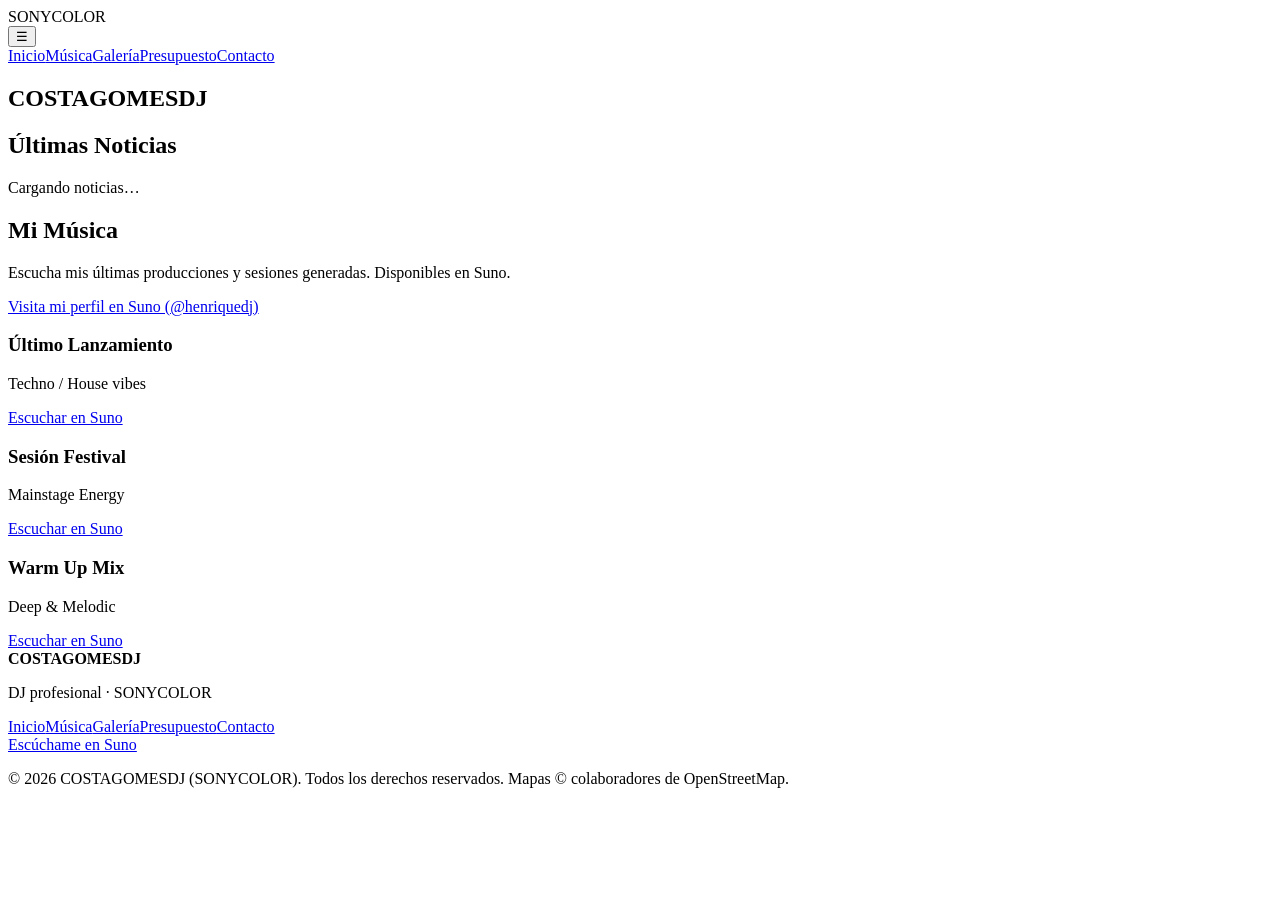
==== index.html @ 229707c6 "costagomes dj" ====
<!DOCTYPE html>
<html lang="es">
<head>
<meta charset="UTF-8">
<meta name="viewport" content="width=device-width, initial-scale=1.0">
<meta name="description" content="COSTAGOMESDJ - Servicios de DJ profesional, galería y presupuestos">
<title>COSTAGOMESDJ | SONYCOLOR</title>
<link rel="icon" href="data:image/svg+xml,%3Csvg%20xmlns=%27http://www.w3.org/2000/svg%27%20viewBox=%270%200%20100%20100%27%3E%3Ctext%20y=%27.9em%27%20font-size=%2790%27%3E%F0%9F%8E%A7%3C/text%3E%3C/svg%3E">
<link rel="stylesheet" href="css/styles.css">
<script src="js/main.js" defer></script>
<script src="js/noticias.js" defer></script>
</head>
<body>
<header>
<div class="logo">SONYCOLOR</div>
<button type="button" class="nav-toggle" aria-label="Abrir menú" aria-expanded="false" aria-controls="main-nav">&#9776;</button>
<nav id="main-nav" aria-label="Principal"><a href="index.html" class="active" aria-current="page">Inicio</a><a href="index.html#musica">Música</a><a href="galeria.html">Galería</a><a href="presupuesto.html">Presupuesto</a><a href="contacto.html">Contacto</a></nav>
</header>
<main>
<section class="hero"><h1 class="hero-text">COSTAGOMESDJ</h1></section>
<section class="news-container" aria-labelledby="t-noticias">
<h2 id="t-noticias" class="section-title text-center">Últimas Noticias</h2>
<div id="news-grid" class="news-grid"><p class="loading">Cargando noticias…</p></div>
</section>
<section id="musica" class="page-section" aria-labelledby="t-musica">
<h2 id="t-musica" class="section-title text-center">Mi Música</h2>
<div class="music-intro">
<p>Escucha mis últimas producciones y sesiones generadas. Disponibles en Suno.</p>
<a href="https://suno.com/@henriquedj" target="_blank" rel="noopener noreferrer" class="suno-profile-btn">Visita mi perfil en Suno (@henriquedj)</a>
</div>
<!-- Para incrustar una canción: añade dentro de .suno-card un iframe con el enlace "Embed" real de Suno,
     con title="..." y loading="lazy". -->
<div class="music-grid">
<div class="suno-card"><h3>Último Lanzamiento</h3><p>Techno / House vibes</p><a href="https://suno.com/@henriquedj" target="_blank" rel="noopener noreferrer">Escuchar en Suno</a></div>
<div class="suno-card"><h3>Sesión Festival</h3><p>Mainstage Energy</p><a href="https://suno.com/@henriquedj" target="_blank" rel="noopener noreferrer">Escuchar en Suno</a></div>
<div class="suno-card"><h3>Warm Up Mix</h3><p>Deep &amp; Melodic</p><a href="https://suno.com/@henriquedj" target="_blank" rel="noopener noreferrer">Escuchar en Suno</a></div>
</div>
</section>
</main>
<footer>
<div class="footer-grid">
<div><strong>COSTAGOMESDJ</strong><p>DJ profesional &middot; SONYCOLOR</p></div>
<nav aria-label="Pie de página"><a href="index.html">Inicio</a><a href="index.html#musica">Música</a><a href="galeria.html">Galería</a><a href="presupuesto.html">Presupuesto</a><a href="contacto.html">Contacto</a></nav>
<div><a href="https://suno.com/@henriquedj" target="_blank" rel="noopener noreferrer">Escúchame en Suno</a></div>
</div>
<p>&copy; <span id="year">2026</span> COSTAGOMESDJ (SONYCOLOR). Todos los derechos reservados. Mapas &copy; colaboradores de OpenStreetMap.</p>
</footer>
</body>
</html>
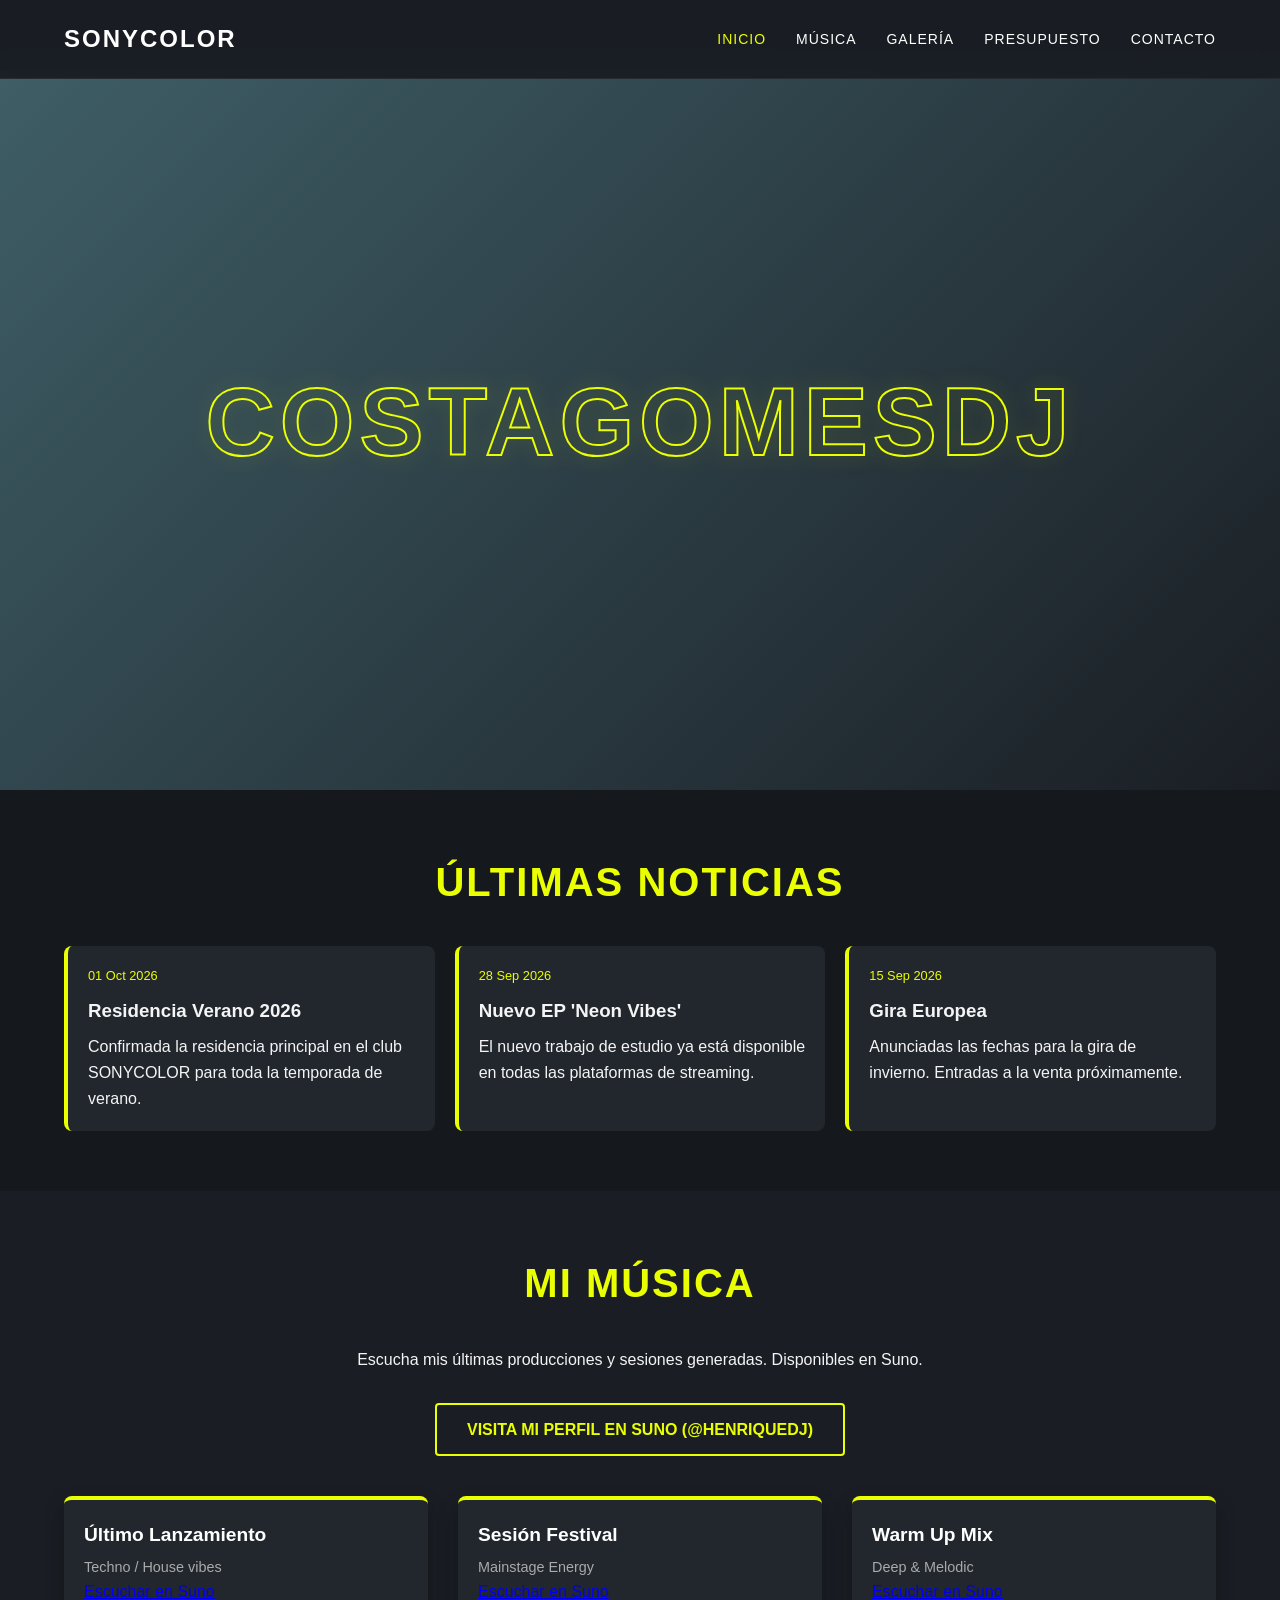
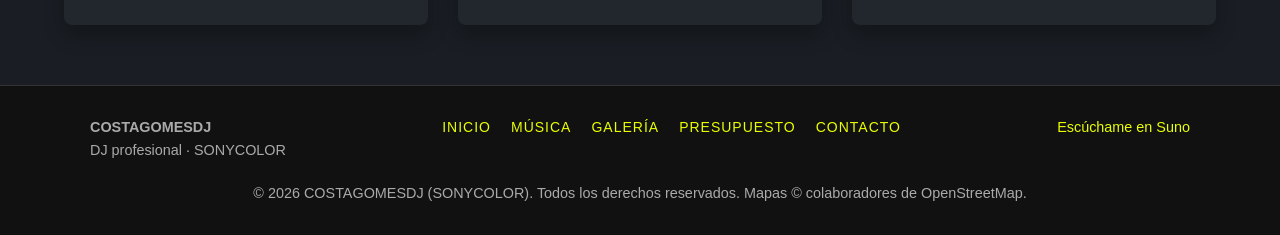
==== commit bcf2783c: "Reorganizar assets a estructura css/js y actualizar rutas del sitio web para que funcione en GitHub " ====
--- a/index.html
+++ b/index.html
@@ -28,8 +28,6 @@
 <p>Escucha mis últimas producciones y sesiones generadas. Disponibles en Suno.</p>
 <a href="https://suno.com/@henriquedj" target="_blank" rel="noopener noreferrer" class="suno-profile-btn">Visita mi perfil en Suno (@henriquedj)</a>
 </div>
-<!-- Para incrustar una canción: añade dentro de .suno-card un iframe con el enlace "Embed" real de Suno,
-     con title="..." y loading="lazy". -->
 <div class="music-grid">
 <div class="suno-card"><h3>Último Lanzamiento</h3><p>Techno / House vibes</p><a href="https://suno.com/@henriquedj" target="_blank" rel="noopener noreferrer">Escuchar en Suno</a></div>
 <div class="suno-card"><h3>Sesión Festival</h3><p>Mainstage Energy</p><a href="https://suno.com/@henriquedj" target="_blank" rel="noopener noreferrer">Escuchar en Suno</a></div>
--- a/css/styles.css
+++ b/css/styles.css
@@ -0,0 +1,243 @@
+/* COSTAGOMESDJ | SONYCOLOR */
+:root {
+    --primary-bg: #1a1e24;
+    --overlay-color: rgba(69, 105, 114, 0.85); /* Tono cyan/gris de la imagen */
+    --neon-yellow: #eaff00; /* Color exacto del neón de la imagen */
+    --text-light: #f4f4f4;
+    --text-muted: #aaaaaa;
+    --border-radius: 8px;
+    --transition: all 0.3s ease;
+}
+
+* {
+    margin: 0;
+    padding: 0;
+    box-sizing: border-box;
+}
+
+body {
+    font-family: 'Segoe UI', Roboto, Helvetica, Arial, sans-serif;
+    background-color: var(--primary-bg);
+    color: var(--text-light);
+    line-height: 1.6;
+    overflow-x: hidden;
+}
+
+/* --- Tipografía y Utilidades --- */
+h1, h2, h3 { font-weight: 700; margin-bottom: 1rem; }
+.text-center { text-align: center; }
+.section-title { font-size: 2.5rem; color: var(--neon-yellow); margin-bottom: 2rem; text-transform: uppercase; letter-spacing: 2px;}
+
+/* --- Navegación (Header) --- */
+header {
+    position: fixed;
+    top: 0;
+    width: 100%;
+    display: flex;
+    justify-content: space-between;
+    align-items: center;
+    padding: 20px 5%;
+    background: rgba(26, 30, 36, 0.95);
+    backdrop-filter: blur(10px);
+    z-index: 1000;
+    border-bottom: 1px solid rgba(255,255,255,0.05);
+}
+
+.logo {
+    font-size: 24px;
+    font-weight: 800;
+    letter-spacing: 2px;
+    color: #fff;
+    text-transform: uppercase;
+}
+
+nav { display: flex; gap: 30px; }
+nav a {
+    color: #fff;
+    text-decoration: none;
+    font-size: 14px;
+    text-transform: uppercase;
+    letter-spacing: 1px;
+    transition: var(--transition);
+}
+nav a:hover, nav a.active { color: var(--neon-yellow); }
+
+/* --- Vista: Inicio (Hero + Noticias AJAX) --- */
+.hero {
+    height: 80vh;
+    display: flex;
+    align-items: center;
+    justify-content: center;
+    background: linear-gradient(135deg, var(--overlay-color) 0%, rgba(26, 30, 36, 0.9) 100%), 
+                url('https://images.unsplash.com/photo-1516873240891-4bf014598ab4?auto=format&fit=crop&w=1920&q=80') center/cover;
+    position: relative;
+}
+.hero-text {
+    font-family: 'Arial Rounded MT Bold', 'Arial Black', sans-serif;
+    font-size: 6vw;
+    color: transparent;
+    -webkit-text-stroke: 3px var(--neon-yellow);
+    letter-spacing: 5px;
+    text-align: center;
+    text-transform: uppercase;
+    filter: drop-shadow(0 0 10px rgba(234, 255, 0, 0.3));
+}
+
+.news-container { padding: 60px 5%; background: #15181c; }
+.news-grid { display: grid; grid-template-columns: repeat(auto-fit, minmax(300px, 1fr)); gap: 20px; }
+.news-card {
+    background: #22272e; padding: 20px; border-radius: var(--border-radius);
+    border-left: 4px solid var(--neon-yellow);
+    transition: var(--transition);
+}
+.news-card:hover { transform: translateY(-5px); box-shadow: 0 10px 20px rgba(0,0,0,0.3); }
+.news-date { font-size: 0.8rem; color: var(--neon-yellow); margin-bottom: 10px; display: block; }
+
+/* --- Vista: Galería Dinámica --- */
+.gallery-grid {
+    display: grid;
+    grid-template-columns: repeat(auto-fill, minmax(250px, 1fr));
+    gap: 15px;
+}
+.gallery-item {
+    width: 100%; height: 250px; object-fit: cover;
+    border-radius: var(--border-radius); cursor: pointer;
+    transition: var(--transition);
+    filter: grayscale(50%);
+}
+.gallery-item:hover { filter: grayscale(0%); transform: scale(1.02); }
+
+/* Lightbox / Modal */
+.modal {
+    display: none; position: fixed; z-index: 2000; left: 0; top: 0; width: 100%; height: 100%;
+    background-color: rgba(0,0,0,0.9); justify-content: center; align-items: center;
+}
+.modal.active { display: flex; }
+.modal-content { max-width: 90%; max-height: 90%; border: 2px solid var(--neon-yellow); border-radius: var(--border-radius); }
+.close-modal {
+    position: absolute; top: 20px; right: 30px; color: var(--neon-yellow);
+    font-size: 40px; font-weight: bold; cursor: pointer;
+}
+
+/* --- Vista: Música (Suno) --- */
+.music-intro { text-align: center; margin-bottom: 40px; }
+.music-grid { display: grid; grid-template-columns: repeat(auto-fit, minmax(320px, 1fr)); gap: 30px; }
+.suno-card {
+    background: #22272e; padding: 20px; border-radius: var(--border-radius);
+    border-top: 4px solid var(--neon-yellow); box-shadow: 0 10px 20px rgba(0,0,0,0.3);
+    transition: var(--transition);
+}
+.suno-card:hover { transform: translateY(-5px); box-shadow: 0 15px 30px rgba(234, 255, 0, 0.1); }
+.suno-card iframe { border-radius: 8px; margin-top: 15px; background: #1a1e24; }
+.suno-card h3 { font-size: 1.2rem; color: #fff; margin-bottom: 5px; }
+.suno-card p { font-size: 0.9rem; color: var(--text-muted); }
+
+.suno-profile-btn {
+    display: inline-block; background: transparent; border: 2px solid var(--neon-yellow);
+    color: var(--neon-yellow); padding: 12px 30px; text-decoration: none;
+    text-transform: uppercase; font-weight: bold; border-radius: 4px;
+    transition: var(--transition); margin-top: 30px;
+}
+.suno-profile-btn:hover { background: var(--neon-yellow); color: #000; box-shadow: 0 0 15px var(--neon-yellow); }
+
+/* --- Vista: Presupuesto --- */
+.budget-form-container {
+    max-width: 800px; margin: 0 auto; background: #22272e;
+    padding: 40px; border-radius: var(--border-radius);
+    box-shadow: 0 10px 30px rgba(0,0,0,0.5);
+}
+.form-group { margin-bottom: 25px; }
+label { display: block; margin-bottom: 8px; font-weight: 600; color: #fff; }
+select, input[type="number"], input[type="text"], input[type="email"], textarea {
+    width: 100%; padding: 12px; border-radius: 4px; border: 1px solid #444;
+    background: #1a1e24; color: #fff; font-size: 1rem;
+}
+select:focus, input:focus, textarea:focus { outline: none; border-color: var(--neon-yellow); }
+.checkbox-group { display: flex; align-items: center; gap: 10px; margin-bottom: 10px; }
+.checkbox-group input { width: auto; accent-color: var(--neon-yellow); transform: scale(1.2); }
+.budget-total-box {
+    background: #15181c; padding: 20px; border-radius: 4px;
+    border-left: 5px solid var(--neon-yellow); margin-top: 30px; text-align: right;
+}
+.budget-total-box h3 { margin: 0; font-size: 1.5rem; }
+.total-price { color: var(--neon-yellow); font-size: 2.5rem; font-weight: bold; }
+
+button {
+    background: var(--neon-yellow); color: #000; border: none; padding: 12px 30px;
+    font-size: 1rem; font-weight: bold; text-transform: uppercase; cursor: pointer;
+    border-radius: 4px; transition: var(--transition); width: 100%; margin-top: 20px;
+}
+button:hover { background: #fff; box-shadow: 0 0 15px var(--neon-yellow); }
+
+/* --- Vista: Contacto y Mapa --- */
+.contact-grid { display: grid; grid-template-columns: 1fr 1fr; gap: 40px; }
+@media (max-width: 768px) { .contact-grid { grid-template-columns: 1fr; } }
+#map { width: 100%; height: 400px; border-radius: var(--border-radius); border: 2px solid #444; }
+.error-msg { color: #ff4c4c; font-size: 0.85rem; display: none; margin-top: 5px; }
+
+/* Footer */
+footer {
+    text-align: center; padding: 30px; background: #111; color: var(--text-muted);
+    border-top: 1px solid #333; font-size: 0.9rem;
+}
+/* ===== FIN DE css/styles.css ===== */
+
+/* --- Layout multipágina --- */
+main { margin-top: 70px; min-height: calc(100vh - 150px); }
+.page-section { padding: 60px 5%; }
+.hero-text { font-size: clamp(2rem, 8vw, 6rem); -webkit-text-stroke: 2px var(--neon-yellow); padding: 0 5%; }
+.sr-only { position: absolute; width: 1px; height: 1px; overflow: hidden; clip: rect(0 0 0 0); white-space: nowrap; }
+:focus-visible { outline: 2px solid var(--neon-yellow); outline-offset: 2px; }
+button:disabled { opacity: 0.5; cursor: not-allowed; }
+button:disabled:hover { background: var(--neon-yellow); box-shadow: none; }
+.loading { grid-column: 1 / -1; text-align: center; }
+.error-msg.visible { display: block; }
+input[aria-invalid="true"], textarea[aria-invalid="true"] { border-color: #ff4c4c; }
+.form-status { margin-top: 20px; padding: 12px; border-left: 4px solid var(--neon-yellow); background: #15181c; }
+
+/* --- Navegación móvil --- */
+nav a[aria-current="page"] { color: var(--neon-yellow); }
+.nav-toggle { display: none; width: auto; margin: 0; padding: 8px 14px; font-size: 1.4rem; line-height: 1; }
+@media (max-width: 768px) {
+  .nav-toggle { display: block; }
+  header nav { display: none; position: absolute; top: 100%; left: 0; right: 0; flex-direction: column; gap: 0; background: rgba(26, 30, 36, 0.98); padding: 10px 5%; }
+  header nav.open { display: flex; }
+  header nav a { padding: 12px 0; border-bottom: 1px solid #333; }
+}
+
+/* --- Carrusel y lightbox --- */
+.carrusel { position: relative; max-width: 900px; margin: 0 auto 40px; aspect-ratio: 16 / 9; overflow: hidden; border-radius: var(--border-radius); border: 2px solid #444; background: #111; }
+.slides, .slide { width: 100%; height: 100%; }
+.slide { position: absolute; inset: 0; object-fit: cover; opacity: 0; transition: opacity 0.6s ease; }
+.slide.active { opacity: 1; }
+.car-btn { position: absolute; top: 50%; transform: translateY(-50%); width: 44px; height: 44px; margin: 0; padding: 0; border-radius: 50%; background: rgba(0, 0, 0, 0.6); color: var(--neon-yellow); font-size: 1.4rem; z-index: 2; }
+.car-btn.prev { left: 10px; }
+.car-btn.next { right: 10px; }
+.dots { position: absolute; bottom: 10px; left: 0; right: 0; display: flex; justify-content: center; gap: 8px; z-index: 2; }
+.dot { width: 12px; height: 12px; margin: 0; padding: 0; border-radius: 50%; background: #888; }
+.dot.active { background: var(--neon-yellow); }
+.close-modal { width: auto; margin: 0; padding: 0; background: none; line-height: 1; }
+.close-modal:hover { background: none; box-shadow: none; color: #fff; }
+
+/* --- Presupuesto --- */
+fieldset { border: 1px solid #444; border-radius: 4px; padding: 15px; }
+legend { padding: 0 8px; font-weight: 600; }
+.desglose { width: 100%; border-collapse: collapse; margin-top: 30px; }
+.desglose th, .desglose td { padding: 8px 0; border-bottom: 1px solid #333; text-align: left; font-weight: normal; }
+.desglose td { text-align: right; }
+.desglose .row-desc th, .desglose .row-desc td { color: var(--neon-yellow); }
+.desglose-nota { font-size: 0.8rem; color: #888; margin-top: 10px; }
+
+/* --- Mapa y ruta --- */
+.btn-secondary { background: transparent; color: var(--neon-yellow); border: 2px solid var(--neon-yellow); }
+.btn-secondary:hover { background: var(--neon-yellow); color: #000; }
+.route-box p { margin-top: 10px; }
+.route-box a { color: var(--neon-yellow); }
+
+/* --- Footer --- */
+.footer-grid { display: flex; flex-wrap: wrap; justify-content: space-between; gap: 20px; max-width: 1100px; margin: 0 auto 20px; text-align: left; }
+footer a { color: var(--neon-yellow); text-decoration: none; }
+footer a:hover { text-decoration: underline; }
+footer nav { flex-wrap: wrap; gap: 20px; }
+.checkbox-group label { margin: 0; font-size: 0.95rem; }
+.news-card h3 { margin-bottom: 0.5rem; }
